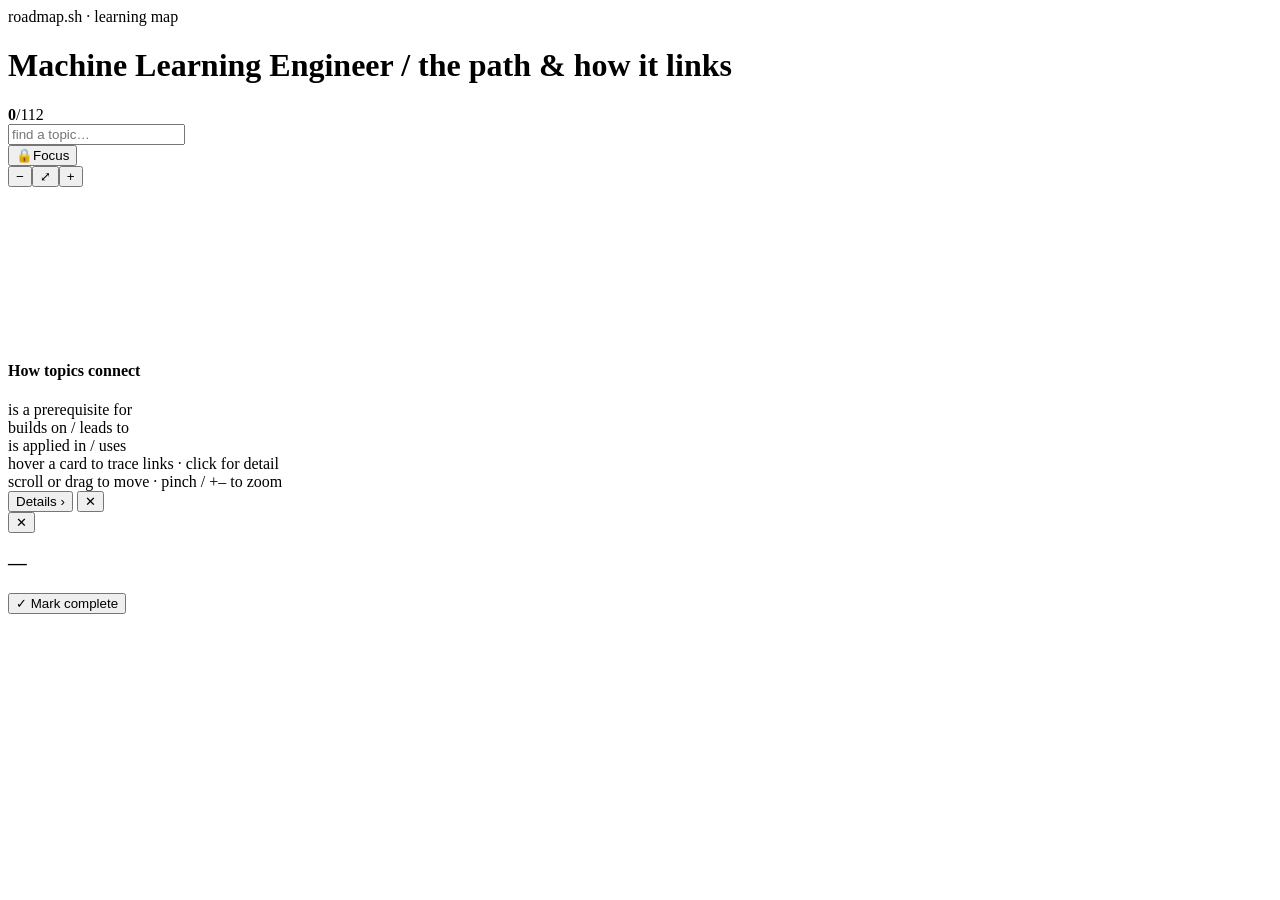
==== hub.html @ 0ff25993 "Add files via upload" ====
<!DOCTYPE html>
<html lang="en">
<head>
  <meta charset="UTF-8">
  <meta name="viewport" content="width=device-width, initial-scale=1.0, maximum-scale=1.0, user-scalable=no, viewport-fit=cover">
  <meta name="apple-mobile-web-app-capable" content="yes">
  <meta name="mobile-web-app-capable" content="yes">
  <meta name="apple-mobile-web-app-status-bar-style" content="black-translucent">
  <meta name="apple-mobile-web-app-title" content="Knowledge">
  <meta name="theme-color" content="#0A0E16">
  <link rel="manifest" href="manifest.webmanifest">
  <link rel="apple-touch-icon" href="assets/icon.png">
  <link rel="preconnect" href="https://fonts.googleapis.com">
  <link rel="preconnect" href="https://fonts.gstatic.com" crossorigin>
  <link href="https://fonts.googleapis.com/css2?family=Space+Grotesk:wght@400;500;600;700&family=Inter:wght@400;450;500;600&family=JetBrains+Mono:wght@400;500;700&display=swap" rel="stylesheet">
  <title>Knowledge Hub</title>
  <link rel="stylesheet" href="assets/hub.css">
</head>
<body>
<div class="topbar">
  <div class="brand"><span class="kbd">roadmap.sh · learning map</span>
    <h1>Machine Learning Engineer <span>/ the path &amp; how it links</span></h1></div>
  <div class="progwrap"><div class="progbar"><div class="progfill" id="progfill"></div></div>
    <span class="progtxt"><b id="progN">0</b>/112</span></div>
  <div class="search"><input id="search" type="text" placeholder="find a topic…" autocomplete="off" spellcheck="false"></div>
  <button class="modebtn" id="focusBtn"><span class="lk">🔒</span>Focus</button>
  <div class="zoom"><button class="zbtn" id="zout">−</button><button class="zbtn" id="zfit">⤢</button><button class="zbtn" id="zin">+</button></div>
</div>

<div class="stage" id="stage">
  <div class="canvas" id="canvas">
    <div class="map" id="map">
      <svg class="links" id="links"></svg>
    </div>
  </div>
</div>

<div class="legend"><h4>How topics connect</h4>
  <div class="legrow"><span class="ed" style="border-color:var(--gold);border-top-style:dashed"></span> is a prerequisite for</div>
  <div class="legrow"><span class="ed" style="border-color:var(--cyan)"></span> builds on / leads to</div>
  <div class="legrow"><span class="ed" style="border-color:var(--mint);border-top-style:dotted"></span> is applied in / uses</div>
</div>
<div class="hint">hover a card to trace links · click for detail<br>scroll or drag to move · pinch / +– to zoom</div>

<div class="scrim" id="scrim"></div>
<div class="toast" id="toast"></div>
<div class="peek" id="peek">
  <span class="pk-dot" id="pkDot"></span>
  <div class="pk-txt"><div class="pk-ttl" id="pkTtl"></div><div class="pk-sub" id="pkSub"></div></div>
  <button class="pk-btn" id="pkBtn">Details ›</button>
  <button class="pk-x" id="pkX">✕</button>
</div>
<aside class="panel" id="panel" aria-hidden="true">
  <div class="panel-top"><button class="close" id="close">✕</button>
    <div class="dchip" id="dchip"></div><h3 id="ptitle">—</h3></div>
  <div class="panel-body" id="pbody"></div>
  <div class="panel-foot"><button class="markbtn" id="markbtn">✓ Mark complete</button></div>
</aside>

<script src="assets/hub.js" data-default="ml"></script>
</body>
</html>
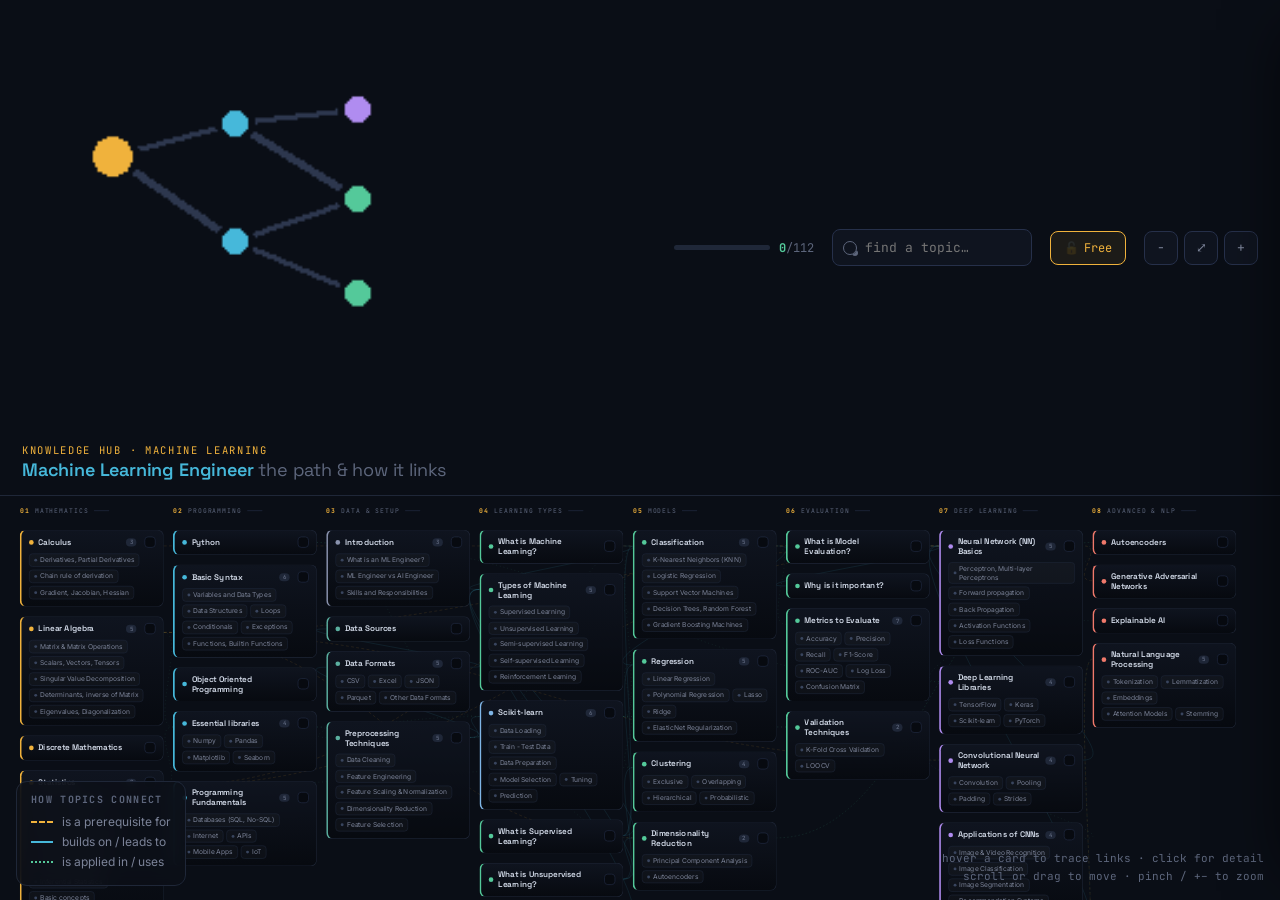
==== commit 20b97806: "Add files via upload" ====
--- a/hub.html
+++ b/hub.html
@@ -18,8 +18,10 @@
 </head>
 <body>
 <div class="topbar">
-  <div class="brand"><span class="kbd">roadmap.sh · learning map</span>
-    <h1>Machine Learning Engineer <span>/ the path &amp; how it links</span></h1></div>
+  <a class="brand" href="index.html" aria-label="All hubs — home">
+    <img class="emblem" src="assets/icon.png" alt="">
+    <span class="btxt"><span class="kbd">roadmap.sh · learning map</span>
+    <h1>Machine Learning Engineer <span>/ the path &amp; how it links</span></h1></span></a>
   <div class="progwrap"><div class="progbar"><div class="progfill" id="progfill"></div></div>
     <span class="progtxt"><b id="progN">0</b>/112</span></div>
   <div class="search"><input id="search" type="text" placeholder="find a topic…" autocomplete="off" spellcheck="false"></div>
--- a/assets/hub.css
+++ b/assets/hub.css
@@ -0,0 +1,201 @@
+
+:root{
+  --ink:#070A10; --bg:#0A0E16; --panel:#0F141F; --panel2:#141A28;
+  --line:#1F2738; --line2:#26304a; --line-bright:#33405A;
+  --text:#D6DEEC; --muted:#7b8398; --muted2:#5d667c; --faint:#39455e;
+  --gold:#F0B23C; --cyan:#46B8DA; --mint:#54C99A; --violet:#B08CF0; --coral:#F0796B;
+}
+*{box-sizing:border-box}
+html,body{margin:0;height:100%;overflow:hidden}
+body{background:var(--bg);color:var(--text);font-family:"Inter",system-ui,sans-serif;font-size:15px;
+  -webkit-font-smoothing:antialiased}
+a{color:var(--cyan);text-decoration:none}a:hover{text-decoration:underline}
+
+.topbar{position:absolute;top:0;left:0;right:0;z-index:30;display:flex;align-items:center;gap:18px;
+  flex-wrap:wrap;padding:14px 22px;padding-top:calc(14px + env(safe-area-inset-top));
+  padding-left:calc(22px + env(safe-area-inset-left));padding-right:calc(22px + env(safe-area-inset-right));
+  background:linear-gradient(180deg,rgba(10,14,22,.97),rgba(10,14,22,.85));border-bottom:1px solid var(--line)}
+.brand{margin-right:auto;display:flex;flex-direction:column;gap:1px}
+.brand .kbd{font-family:"JetBrains Mono",monospace;font-size:10.5px;letter-spacing:.16em;text-transform:uppercase;color:var(--gold)}
+.brand h1{font-family:"Space Grotesk",sans-serif;font-weight:600;font-size:18px;margin:0;letter-spacing:-.01em}
+.brand h1 span{color:var(--muted2);font-weight:400}
+.search{position:relative}
+.search input{width:200px;background:var(--panel);border:1px solid var(--line2);color:var(--text);
+  font-family:"JetBrains Mono",monospace;font-size:13px;padding:9px 12px 9px 32px;border-radius:8px;outline:none;
+  transition:border-color .15s,width .2s}
+.search input:focus{border-color:var(--gold);width:230px}
+.search::before{content:"";position:absolute;left:11px;top:50%;width:12px;height:12px;transform:translateY(-50%);
+  border:1.6px solid var(--muted2);border-radius:50%;box-shadow:5px 5px 0 -4px var(--muted2)}
+.progwrap{display:flex;align-items:center;gap:9px;font-family:"JetBrains Mono",monospace;font-size:12px}
+.progbar{width:96px;height:5px;background:var(--line);border-radius:99px;overflow:hidden}
+.progfill{height:100%;width:0;background:linear-gradient(90deg,var(--mint),var(--cyan));transition:width .4s}
+.progtxt{color:var(--muted2)}.progtxt b{color:var(--mint)}
+.zoom{display:flex;gap:6px}
+.zbtn{font-family:"JetBrains Mono",monospace;font-size:13px;width:34px;height:34px;background:var(--panel);
+  border:1px solid var(--line2);color:var(--muted);border-radius:8px;cursor:pointer;transition:.15s}
+.zbtn:hover{color:var(--text);border-color:var(--line-bright)}
+
+.topbar{min-height:60px}
+.stage{position:absolute;inset:64px 0 0 0;overflow:auto;cursor:grab;touch-action:pan-x pan-y;
+  -webkit-overflow-scrolling:touch;overscroll-behavior:contain}
+.canvas{position:relative;transform-origin:0 0}
+.stage.grab{cursor:grabbing}
+.stage::-webkit-scrollbar{height:11px;width:11px}
+.stage::-webkit-scrollbar-thumb{background:var(--line2);border-radius:99px;border:3px solid var(--bg)}
+.map{position:relative;transform-origin:0 0}
+svg.links{position:absolute;top:0;left:0;overflow:visible;pointer-events:none;z-index:1}
+.lk{fill:none;stroke-width:1.5;opacity:.12;transition:opacity .18s,stroke-width .18s}
+.lk.prereq{stroke:var(--gold);stroke-dasharray:5 4}
+.lk.builds{stroke:var(--cyan)}
+.lk.applies{stroke:var(--mint);stroke-dasharray:1.5 5}
+.lk.hot{opacity:.95;stroke-width:2.4}
+.lk.cold{opacity:.03}
+
+.colhead{position:absolute;z-index:2;font-family:"JetBrains Mono",monospace;font-size:11px;letter-spacing:.13em;
+  text-transform:uppercase;color:var(--muted2);display:flex;align-items:center;gap:9px;white-space:nowrap}
+.colhead .n{color:var(--gold);font-weight:700}
+.colhead .ln{width:26px;height:1px;background:var(--line2)}
+
+.card{position:absolute;z-index:2;background:linear-gradient(180deg,var(--panel),var(--ink));
+  border:1px solid var(--line);border-left:3px solid var(--cdom,var(--line));border-radius:11px;padding:11px 13px 12px;
+  transition:border-color .15s,box-shadow .18s,opacity .18s,transform .15s;cursor:pointer}
+.card:hover{border-color:var(--line-bright);box-shadow:0 14px 34px -22px rgba(0,0,0,.9)}
+.card.cold{opacity:.28}
+.card.hot{border-color:var(--cdom);box-shadow:0 0 0 1px var(--cdom),0 16px 40px -22px var(--cdom)}
+.card.sel{border-color:var(--cdom);box-shadow:0 0 0 1.5px var(--cdom)}
+.card .ttl{display:flex;align-items:center;gap:8px;font-family:"Space Grotesk",sans-serif;font-weight:600;
+  font-size:14px;letter-spacing:-.01em;line-height:1.2}
+.card .ttl .dot{width:8px;height:8px;border-radius:50%;background:var(--cdom);flex:none}
+.card .ttl .cnt{margin-left:auto;font-family:"JetBrains Mono",monospace;font-size:10px;color:var(--muted2);
+  background:var(--line);padding:1px 6px;border-radius:99px}
+.chips{display:flex;flex-wrap:wrap;gap:5px;margin-top:10px}
+.chip{font-size:11.5px;color:var(--muted);background:rgba(255,255,255,.025);border:1px solid var(--line);
+  padding:3px 8px;border-radius:6px;cursor:pointer;transition:.12s;line-height:1.3;display:inline-flex;align-items:center;gap:5px}
+.chip:hover{color:var(--text);border-color:var(--cdom);background:rgba(255,255,255,.05)}
+.chip.done{color:var(--muted2);text-decoration:line-through;text-decoration-color:var(--faint);border-color:var(--line)}
+.chip .cd{width:5px;height:5px;border-radius:50%;background:var(--faint)}
+.chip.done .cd{background:var(--mint)}
+
+/* legend */
+.legend{position:absolute;left:calc(16px + env(safe-area-inset-left));bottom:calc(14px + env(safe-area-inset-bottom));z-index:25;background:rgba(12,16,24,.86);
+  border:1px solid var(--line);border-radius:11px;padding:11px 14px;backdrop-filter:blur(8px);font-size:12px}
+.legend h4{margin:0 0 8px;font-family:"JetBrains Mono",monospace;font-size:10px;letter-spacing:.13em;
+  text-transform:uppercase;color:var(--muted2)}
+.legrow{display:flex;align-items:center;gap:9px;margin:5px 0;color:var(--muted)}
+.legrow .ed{width:22px;border-top-width:2px;border-top-style:solid;flex:none}
+.hint{position:absolute;right:calc(16px + env(safe-area-inset-right));bottom:calc(14px + env(safe-area-inset-bottom));z-index:25;font-family:"JetBrains Mono",monospace;font-size:11px;
+  color:var(--muted2);text-align:right;line-height:1.7;pointer-events:none}
+
+/* mobile peek bar (connection tracing) */
+.peek{position:fixed;left:50%;bottom:calc(14px + env(safe-area-inset-bottom));transform:translate(-50%,140%);
+  z-index:45;display:flex;align-items:center;gap:11px;max-width:min(440px,calc(100vw - 28px));
+  background:rgba(15,20,31,.96);border:1px solid var(--line-bright);border-radius:14px;
+  padding:10px 12px;backdrop-filter:blur(10px);box-shadow:0 18px 40px -18px rgba(0,0,0,.8);
+  transition:transform .26s cubic-bezier(.2,.8,.2,1);opacity:0;pointer-events:none}
+.peek.show{transform:translate(-50%,0);opacity:1;pointer-events:auto}
+.peek .pk-dot{width:11px;height:11px;border-radius:50%;flex:none}
+.peek .pk-txt{min-width:0}
+.peek .pk-ttl{font-family:"Space Grotesk",sans-serif;font-weight:600;font-size:14px;line-height:1.2;
+  white-space:nowrap;overflow:hidden;text-overflow:ellipsis;max-width:150px}
+.peek .pk-sub{font-family:"JetBrains Mono",monospace;font-size:10px;color:var(--muted2);margin-top:2px;white-space:nowrap}
+.peek .pk-btn{font-family:"JetBrains Mono",monospace;font-size:12px;flex:none;border:1px solid var(--gold);
+  background:rgba(240,178,60,.1);color:var(--gold);padding:8px 12px;border-radius:9px;cursor:pointer;transition:.15s}
+.peek .pk-btn:active{background:rgba(240,178,60,.22)}
+.peek .pk-x{flex:none;width:30px;height:30px;border:1px solid var(--line2);background:var(--panel);color:var(--muted);
+  border-radius:9px;cursor:pointer;font-size:13px}
+
+/* panel */
+.scrim{position:fixed;inset:0;background:rgba(4,6,10,.5);opacity:0;pointer-events:none;transition:.2s;z-index:40}
+.scrim.show{opacity:1;pointer-events:auto}
+.panel{position:fixed;top:0;right:0;height:100%;width:min(440px,92vw);z-index:50;
+  background:linear-gradient(180deg,var(--panel2),var(--panel));border-left:1px solid var(--line-bright);
+  transform:translateX(102%);transition:transform .28s cubic-bezier(.2,.8,.2,1);display:flex;flex-direction:column;
+  box-shadow:-30px 0 60px -30px rgba(0,0,0,.7)}
+.panel.open{transform:none}
+.panel-top{padding:22px 24px 18px;border-bottom:1px solid var(--line);position:relative}
+.dchip{display:inline-flex;align-items:center;gap:7px;font-family:"JetBrains Mono",monospace;font-size:11px;color:var(--muted);margin-bottom:12px}
+.dchip .sw{width:9px;height:9px;border-radius:50%}
+.panel-top h3{font-family:"Space Grotesk",sans-serif;font-weight:600;font-size:22px;margin:0;letter-spacing:-.015em;line-height:1.2}
+.close{position:absolute;top:18px;right:18px;background:var(--panel);border:1px solid var(--line2);color:var(--muted);
+  width:32px;height:32px;border-radius:8px;cursor:pointer;font-size:15px;transition:.15s}
+.close:hover{color:var(--text);border-color:var(--line-bright)}
+.panel-body{padding:20px 24px;overflow-y:auto;flex:1}
+.panel-body p{font-size:14.5px;line-height:1.62;margin:0 0 16px}
+.sub-h{font-family:"JetBrains Mono",monospace;font-size:10.5px;letter-spacing:.13em;text-transform:uppercase;
+  color:var(--muted2);margin:22px 0 10px;display:flex;align-items:center;gap:8px}
+.sub-h::after{content:"";flex:1;height:1px;background:var(--line)}
+.conn,.subitem{display:flex;align-items:center;gap:9px;padding:8px 10px;margin-bottom:6px;border-radius:8px;
+  background:var(--panel);border:1px solid var(--line);cursor:pointer;transition:.13s;width:100%;text-align:left;color:var(--text)}
+.conn:hover,.subitem:hover{border-color:var(--line-bright);transform:translateX(2px)}
+.conn .rel{font-family:"JetBrains Mono",monospace;font-size:9px;letter-spacing:.05em;text-transform:uppercase;
+  padding:2px 6px;border-radius:4px;flex:none;border:1px solid currentColor}
+.conn .dotc,.subitem .dotc{width:7px;height:7px;border-radius:50%;flex:none}
+.conn .cn,.subitem .cn{font-size:13.5px;line-height:1.3}
+.res{display:flex;align-items:flex-start;gap:11px;padding:10px 12px;margin-bottom:7px;background:var(--panel);
+  border:1px solid var(--line);border-radius:9px;transition:.15s}
+.res:hover{border-color:var(--line-bright)}
+.res .tag{font-family:"JetBrains Mono",monospace;font-size:9px;letter-spacing:.05em;text-transform:uppercase;
+  padding:3px 6px;border-radius:4px;flex:none;margin-top:1px;background:var(--line);color:var(--muted)}
+.res .tag.article{color:var(--cyan)}.res .tag.video{color:#E06A8B}.res .tag.course{color:var(--mint)}.res .tag.opensource{color:var(--gold)}
+.res .rl{font-size:13.5px;line-height:1.4}.res:hover .rl{color:var(--cyan)}
+.empty{color:var(--muted2);font-size:13px;font-style:italic}
+.panel-foot{padding:14px 24px;border-top:1px solid var(--line)}
+.markbtn{width:100%;font-family:"JetBrains Mono",monospace;font-size:13px;padding:11px;border-radius:9px;cursor:pointer;
+  border:1px solid var(--mint);background:rgba(84,201,154,.08);color:var(--mint);transition:.15s}
+.markbtn:hover{background:rgba(84,201,154,.16)}.markbtn.done{background:var(--line);border-color:var(--line2);color:var(--muted2)}
+@media(max-width:600px){.legend,.hint{display:none}.brand h1{font-size:15px}.search input{width:120px}}
+@media(prefers-reduced-motion:reduce){*{transition:none!important}}
+/* ---- progressive disclosure ---- */
+.modebtn{font-family:"JetBrains Mono",monospace;font-size:12px;height:34px;padding:0 13px;background:var(--panel);
+  border:1px solid var(--line2);color:var(--muted);border-radius:8px;cursor:pointer;transition:.15s;white-space:nowrap}
+.modebtn:hover{color:var(--text);border-color:var(--line-bright)}
+.modebtn .lk{margin-right:5px}
+.modebtn.free{color:var(--gold);border-color:var(--gold);background:rgba(240,178,60,.08)}
+.ttl .tlabel{flex:1;min-width:0;overflow:hidden;text-overflow:ellipsis}
+.tcheck{flex:none;width:19px;height:19px;border:1.5px solid var(--line2);border-radius:6px;background:var(--ink);
+  cursor:pointer;padding:0;position:relative;transition:.15s;margin-left:6px}
+.tcheck:hover{border-color:var(--mint)}
+.tcheck.on{background:var(--mint);border-color:var(--mint)}
+.tcheck.on::after{content:"";position:absolute;left:5px;top:2px;width:4px;height:9px;border:solid var(--ink);
+  border-width:0 2px 2px 0;transform:rotate(45deg)}
+.card.tdone{border-left-color:var(--mint)}
+.card.tdone .tlabel{color:var(--muted2)}
+.card.locked{opacity:.36;filter:grayscale(.35);cursor:not-allowed}
+.card.locked .tcheck{display:none}
+.card.locked .chips{pointer-events:none}
+.card.locked::after{content:"";position:absolute;top:11px;right:12px;width:13px;height:13px;border:1.6px solid var(--muted2);
+  border-radius:3px 3px 4px 4px;box-shadow:inset 0 -4px 0 -2px var(--muted2)}
+.card.locked::before{content:"";position:absolute;top:7px;right:14.5px;width:8px;height:8px;border:1.6px solid var(--muted2);
+  border-bottom:none;border-radius:5px 5px 0 0}
+.colhead.locked{opacity:.5}
+.colhead .hlock{display:none;color:var(--muted2);font-size:12px}
+.colhead.locked .hlock{display:inline}
+.colhead .n{transition:color .3s,background .3s}
+@keyframes unlockPop{0%{transform:scale(1)}35%{transform:scale(1.14)}100%{transform:scale(1)}}
+.colhead.justunlocked .n{animation:unlockPop .8s ease;color:var(--ink);background:var(--mint);border-color:var(--mint)}
+.toast{position:fixed;left:50%;bottom:calc(74px + env(safe-area-inset-bottom));transform:translate(-50%,16px);
+  z-index:60;background:rgba(15,20,31,.97);border:1px solid var(--line-bright);color:var(--text);
+  font-size:13.5px;padding:11px 16px;border-radius:11px;box-shadow:0 16px 36px -16px rgba(0,0,0,.8);
+  opacity:0;pointer-events:none;transition:.24s;max-width:calc(100vw - 28px);text-align:center}
+.toast.show{opacity:1;transform:translate(-50%,0)}
+
+/* ---- leveled content (basics -> advanced) ---- */
+.lvl{border:1px solid var(--line);border-radius:10px;margin:0 0 9px;overflow:hidden;background:var(--panel)}
+.lvl>summary{list-style:none;cursor:pointer;padding:11px 13px;display:flex;align-items:center;gap:9px;
+  font-family:"JetBrains Mono",monospace;font-size:12px;color:var(--muted);transition:.15s}
+.lvl>summary::-webkit-details-marker{display:none}
+.lvl>summary::after{content:"+";margin-left:auto;color:var(--muted2);font-size:15px;transition:.2s}
+.lvl[open]>summary::after{content:"–"}
+.lvl>summary:hover{color:var(--text)}
+.lvtag{font-size:9px;letter-spacing:.08em;text-transform:uppercase;padding:3px 7px;border-radius:5px;
+  border:1px solid currentColor}
+.lvtag.basics{color:var(--mint)}.lvtag.mid{color:var(--cyan)}.lvtag.adv{color:var(--gold)}
+.lvbody{padding:2px 14px 14px;font-size:14px;line-height:1.62;color:var(--text)}
+.lvbody p{margin:0 0 10px}.lvbody p:last-child{margin:0}
+.lvbody strong{color:#fff;font-weight:600}
+.lvbody code{font-family:"JetBrains Mono",monospace;font-size:12.5px;background:var(--ink);
+  border:1px solid var(--line);padding:1px 5px;border-radius:5px;color:var(--cyan)}
+.lvbody ul{margin:0 0 10px;padding-left:18px}.lvbody li{margin:3px 0}
+.loaderr{position:absolute;inset:0;display:flex;align-items:center;justify-content:center;text-align:center;
+  color:var(--muted);font-family:"JetBrains Mono",monospace;font-size:14px;line-height:1.7;padding:30px}
+.loaderr code{color:var(--gold)}
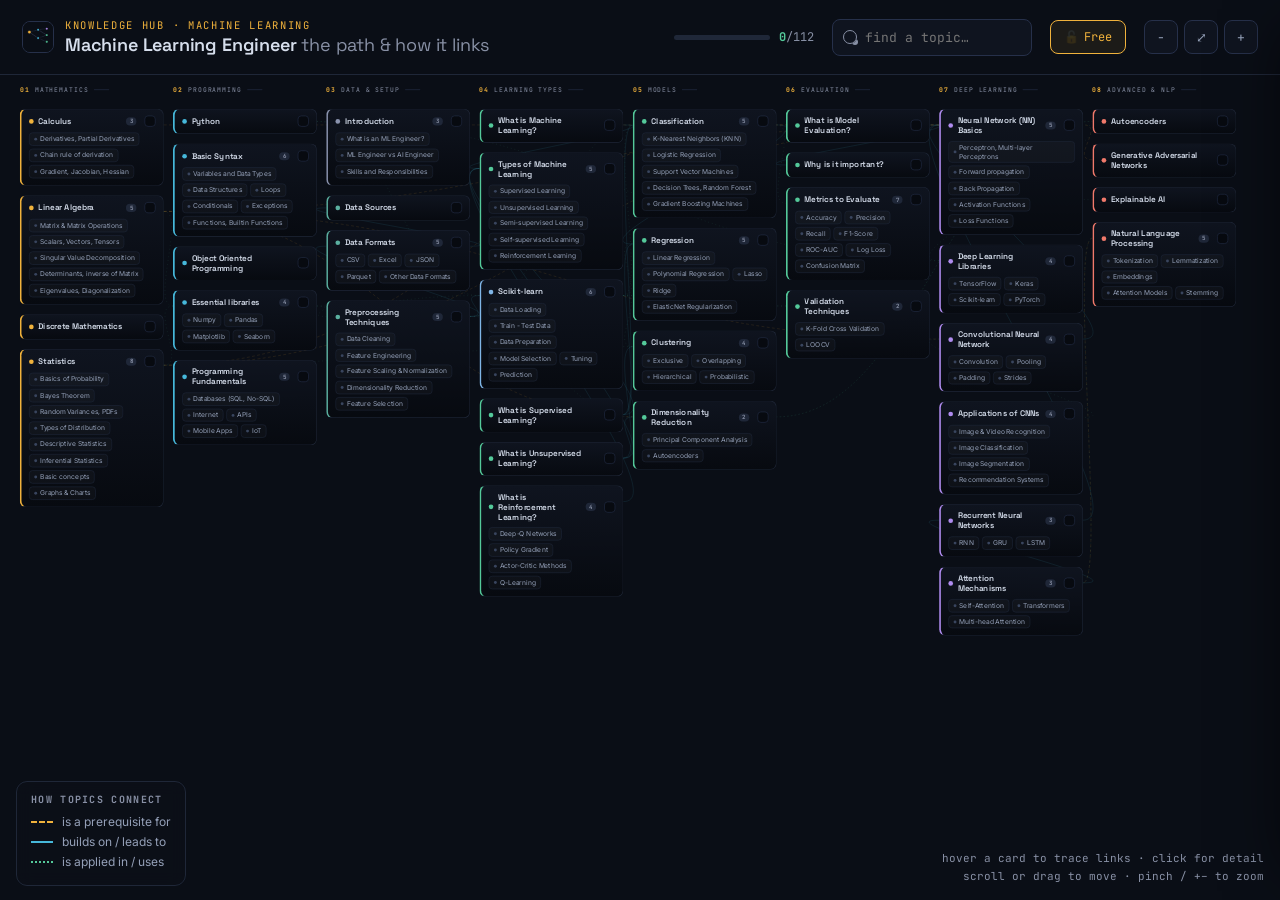
==== commit a3f6c33c: "Add files via upload" ====
--- a/hub.html
+++ b/hub.html
@@ -2,7 +2,8 @@
 <html lang="en">
 <head>
   <meta charset="UTF-8">
-  <meta name="viewport" content="width=device-width, initial-scale=1.0, maximum-scale=1.0, user-scalable=no, viewport-fit=cover">
+  <meta name="viewport" content="width=device-width, initial-scale=1.0, maximum-scale=5.0, viewport-fit=cover">
+  <meta name="description" content="Interactive knowledge maps for mastering ML, AI engineering, and more. Visualize topic connections and track your learning progress.">
   <meta name="apple-mobile-web-app-capable" content="yes">
   <meta name="mobile-web-app-capable" content="yes">
   <meta name="apple-mobile-web-app-status-bar-style" content="black-translucent">
@@ -10,9 +11,6 @@
   <meta name="theme-color" content="#0A0E16">
   <link rel="manifest" href="manifest.webmanifest">
   <link rel="apple-touch-icon" href="assets/icon.png">
-  <link rel="preconnect" href="https://fonts.googleapis.com">
-  <link rel="preconnect" href="https://fonts.gstatic.com" crossorigin>
-  <link href="https://fonts.googleapis.com/css2?family=Space+Grotesk:wght@400;500;600;700&family=Inter:wght@400;450;500;600&family=JetBrains+Mono:wght@400;500;700&display=swap" rel="stylesheet">
   <title>Knowledge Hub</title>
   <link rel="stylesheet" href="assets/hub.css">
 </head>
@@ -60,5 +58,6 @@
 </aside>
 
 <script src="assets/hub.js" data-default="ml"></script>
+<script>if('serviceWorker' in navigator)navigator.serviceWorker.register('sw.js').catch(function(){});</script>
 </body>
 </html>
--- a/assets/hub.css
+++ b/assets/hub.css
@@ -1,8 +1,19 @@
+/* Self-hosted fonts */
+@font-face { font-family:'Inter'; font-style:normal; font-weight:400; font-display:swap; src:url('fonts/inter-400.ttf') format('truetype'); }
+@font-face { font-family:'Inter'; font-style:normal; font-weight:500; font-display:swap; src:url('fonts/inter-500.ttf') format('truetype'); }
+@font-face { font-family:'Inter'; font-style:normal; font-weight:600; font-display:swap; src:url('fonts/inter-600.ttf') format('truetype'); }
+@font-face { font-family:'JetBrains Mono'; font-style:normal; font-weight:400; font-display:swap; src:url('fonts/jetbrains-mono-400.ttf') format('truetype'); }
+@font-face { font-family:'JetBrains Mono'; font-style:normal; font-weight:500; font-display:swap; src:url('fonts/jetbrains-mono-500.ttf') format('truetype'); }
+@font-face { font-family:'JetBrains Mono'; font-style:normal; font-weight:700; font-display:swap; src:url('fonts/jetbrains-mono-700.ttf') format('truetype'); }
+@font-face { font-family:'Space Grotesk'; font-style:normal; font-weight:400; font-display:swap; src:url('fonts/space-grotesk-400.ttf') format('truetype'); }
+@font-face { font-family:'Space Grotesk'; font-style:normal; font-weight:500; font-display:swap; src:url('fonts/space-grotesk-500.ttf') format('truetype'); }
+@font-face { font-family:'Space Grotesk'; font-style:normal; font-weight:600; font-display:swap; src:url('fonts/space-grotesk-600.ttf') format('truetype'); }
+@font-face { font-family:'Space Grotesk'; font-style:normal; font-weight:700; font-display:swap; src:url('fonts/space-grotesk-700.ttf') format('truetype'); }
 
 :root{
   --ink:#070A10; --bg:#0A0E16; --panel:#0F141F; --panel2:#141A28;
   --line:#1F2738; --line2:#26304a; --line-bright:#33405A;
-  --text:#D6DEEC; --muted:#7b8398; --muted2:#5d667c; --faint:#39455e;
+  --text:#D6DEEC; --muted:#94a0b8; --muted2:#8890a5; --faint:#39455e;
   --gold:#F0B23C; --cyan:#46B8DA; --mint:#54C99A; --violet:#B08CF0; --coral:#F0796B;
 }
 *{box-sizing:border-box}
@@ -15,7 +26,13 @@
   flex-wrap:wrap;padding:14px 22px;padding-top:calc(14px + env(safe-area-inset-top));
   padding-left:calc(22px + env(safe-area-inset-left));padding-right:calc(22px + env(safe-area-inset-right));
   background:linear-gradient(180deg,rgba(10,14,22,.97),rgba(10,14,22,.85));border-bottom:1px solid var(--line)}
-.brand{margin-right:auto;display:flex;flex-direction:column;gap:1px}
+.brand{margin-right:auto;display:flex;align-items:center;gap:11px;text-decoration:none;color:inherit;
+  border-radius:10px;padding:4px;margin-left:-4px;transition:.15s;-webkit-tap-highlight-color:transparent}
+a.brand:hover{background:rgba(255,255,255,.04)}
+a.brand:active{transform:scale(.985)}
+.brand .emblem{width:32px;height:32px;border-radius:8px;flex:none;border:1px solid var(--line2)}
+.brand .btxt{display:flex;flex-direction:column;gap:1px;min-width:0}
+.brand h1{margin:0}
 .brand .kbd{font-family:"JetBrains Mono",monospace;font-size:10.5px;letter-spacing:.16em;text-transform:uppercase;color:var(--gold)}
 .brand h1{font-family:"Space Grotesk",sans-serif;font-weight:600;font-size:18px;margin:0;letter-spacing:-.01em}
 .brand h1 span{color:var(--muted2);font-weight:400}
@@ -34,6 +51,7 @@
 .zbtn{font-family:"JetBrains Mono",monospace;font-size:13px;width:34px;height:34px;background:var(--panel);
   border:1px solid var(--line2);color:var(--muted);border-radius:8px;cursor:pointer;transition:.15s}
 .zbtn:hover{color:var(--text);border-color:var(--line-bright)}
+.zbtn:focus-visible{outline:2px solid var(--gold);outline-offset:2px}
 
 .topbar{min-height:60px}
 .stage{position:absolute;inset:64px 0 0 0;overflow:auto;cursor:grab;touch-action:pan-x pan-y;
@@ -60,6 +78,7 @@
   border:1px solid var(--line);border-left:3px solid var(--cdom,var(--line));border-radius:11px;padding:11px 13px 12px;
   transition:border-color .15s,box-shadow .18s,opacity .18s,transform .15s;cursor:pointer}
 .card:hover{border-color:var(--line-bright);box-shadow:0 14px 34px -22px rgba(0,0,0,.9)}
+.card:focus-visible{outline:2px solid var(--gold);outline-offset:2px;border-color:var(--line-bright)}
 .card.cold{opacity:.28}
 .card.hot{border-color:var(--cdom);box-shadow:0 0 0 1px var(--cdom),0 16px 40px -22px var(--cdom)}
 .card.sel{border-color:var(--cdom);box-shadow:0 0 0 1.5px var(--cdom)}
@@ -107,7 +126,7 @@
 /* panel */
 .scrim{position:fixed;inset:0;background:rgba(4,6,10,.5);opacity:0;pointer-events:none;transition:.2s;z-index:40}
 .scrim.show{opacity:1;pointer-events:auto}
-.panel{position:fixed;top:0;right:0;height:100%;width:min(440px,92vw);z-index:50;
+.panel{position:fixed;top:0;right:0;height:100%;width:clamp(320px,38vw,600px);z-index:50;
   background:linear-gradient(180deg,var(--panel2),var(--panel));border-left:1px solid var(--line-bright);
   transform:translateX(102%);transition:transform .28s cubic-bezier(.2,.8,.2,1);display:flex;flex-direction:column;
   box-shadow:-30px 0 60px -30px rgba(0,0,0,.7)}
@@ -119,6 +138,7 @@
 .close{position:absolute;top:18px;right:18px;background:var(--panel);border:1px solid var(--line2);color:var(--muted);
   width:32px;height:32px;border-radius:8px;cursor:pointer;font-size:15px;transition:.15s}
 .close:hover{color:var(--text);border-color:var(--line-bright)}
+.close:focus-visible{outline:2px solid var(--gold);outline-offset:2px}
 .panel-body{padding:20px 24px;overflow-y:auto;flex:1}
 .panel-body p{font-size:14.5px;line-height:1.62;margin:0 0 16px}
 .sub-h{font-family:"JetBrains Mono",monospace;font-size:10.5px;letter-spacing:.13em;text-transform:uppercase;
@@ -143,12 +163,13 @@
 .markbtn{width:100%;font-family:"JetBrains Mono",monospace;font-size:13px;padding:11px;border-radius:9px;cursor:pointer;
   border:1px solid var(--mint);background:rgba(84,201,154,.08);color:var(--mint);transition:.15s}
 .markbtn:hover{background:rgba(84,201,154,.16)}.markbtn.done{background:var(--line);border-color:var(--line2);color:var(--muted2)}
-@media(max-width:600px){.legend,.hint{display:none}.brand h1{font-size:15px}.search input{width:120px}}
+@media(max-width:600px){.legend,.hint{display:none}.brand h1{font-size:15px}.search input{width:120px}.panel{width:94vw}}
 @media(prefers-reduced-motion:reduce){*{transition:none!important}}
 /* ---- progressive disclosure ---- */
 .modebtn{font-family:"JetBrains Mono",monospace;font-size:12px;height:34px;padding:0 13px;background:var(--panel);
   border:1px solid var(--line2);color:var(--muted);border-radius:8px;cursor:pointer;transition:.15s;white-space:nowrap}
 .modebtn:hover{color:var(--text);border-color:var(--line-bright)}
+.modebtn:focus-visible{outline:2px solid var(--gold);outline-offset:2px}
 .modebtn .lk{margin-right:5px}
 .modebtn.free{color:var(--gold);border-color:var(--gold);background:rgba(240,178,60,.08)}
 .ttl .tlabel{flex:1;min-width:0;overflow:hidden;text-overflow:ellipsis}
